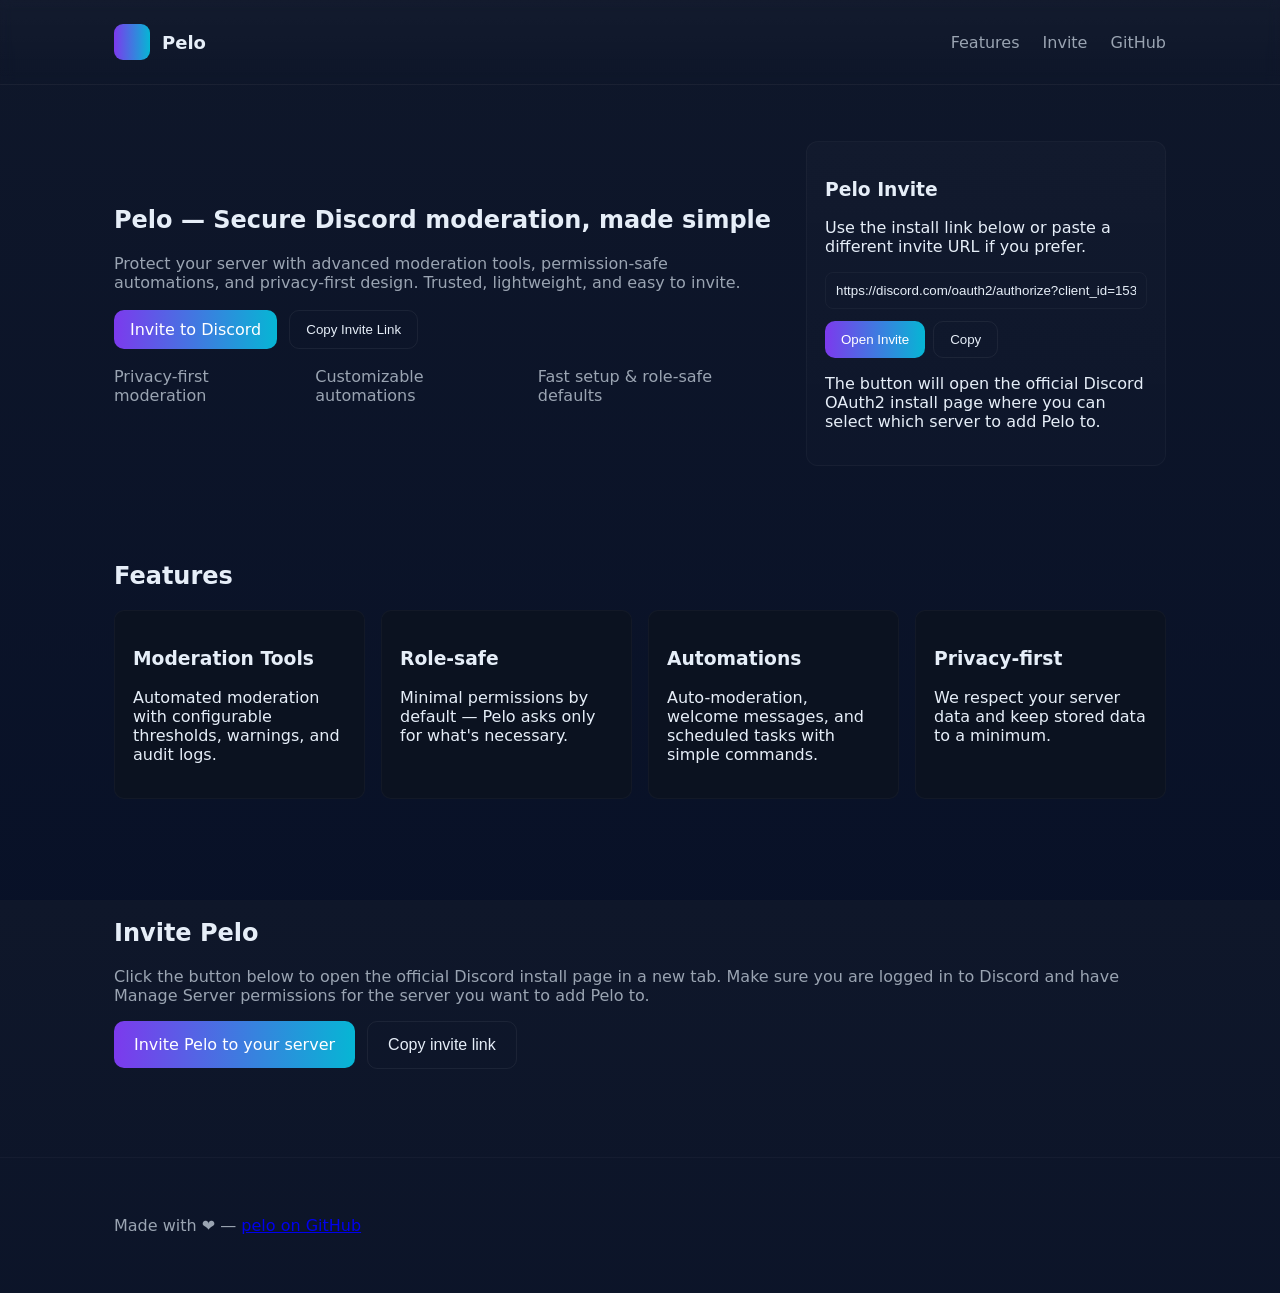
==== index.html @ 69bb2e71 "Inline CSS and JS into index.html so external folders are not required for Pages" ====
<!doctype html>
<html lang="en">
  <head>
    <meta charset="utf-8" />
    <meta name="viewport" content="width=device-width,initial-scale=1" />
    <title>Pelo — Secure Discord Bot</title>
    <meta name="description" content="Pelo — The best secure bot for Discord servers. Invite Pelo to your server and protect it today." />
    <style>
    /* Inlined styles from css/styles.css */
:root{
  --bg:#0f172a;
  --card:#0b1220;
  --muted:#9aa4b2;
  --accent-1:#7C3AED;
  --accent-2:#06B6D4;
  --glass: rgba(255,255,255,0.04);
}
*{box-sizing:border-box}
html,body{height:100%}
body{
  margin:0;
  font-family:Inter,ui-sans-serif,system-ui,-apple-system,"Segoe UI",Roboto,"Helvetica Neue",Arial;
  background: linear-gradient(180deg,var(--bg),#071027 120%);
  color:#e6eef8;
  -webkit-font-smoothing:antialiased;
  -moz-osx-font-smoothing:grayscale;
}
.container{max-width:1100px;margin:0 auto;padding:24px}
.site-header{backdrop-filter: blur(6px);position:sticky;top:0;background:linear-gradient(180deg, rgba(255,255,255,0.02), transparent);border-bottom:1px solid rgba(255,255,255,0.03);z-index:30}
.header-inner{display:flex;align-items:center;justify-content:space-between}
.brand{display:flex;align-items:center;gap:12px;text-decoration:none;color:inherit}
.brand-title{font-weight:700;font-size:18px}
.nav a{color:var(--muted);text-decoration:none;margin-left:18px}
.hero{display:flex;gap:28px;padding:56px 24px;align-items:center}
.hero-left{flex:1}
.hero-right{width:360px}
.lead{color:var(--muted);margin-top:8px}
.btn{display:inline-flex;align-items:center;gap:10px;padding:10px 16px;border-radius:10px;border:1px solid transparent;background:transparent;color:inherit;cursor:pointer;text-decoration:none}
.btn.primary{background:linear-gradient(90deg,var(--accent-1),var(--accent-2));border:none;color:white}
.btn.outline{border:1px solid rgba(255,255,255,0.06);background:transparent}
.btn.large{padding:14px 20px;font-size:16px}
.cta-row{margin-top:18px;display:flex;gap:12px}
.highlights{display:flex;gap:12px;margin-top:18px;padding:0;list-style:none;color:var(--muted)}
.card{background:linear-gradient(180deg, rgba(255,255,255,0.02), rgba(255,255,255,0.01));padding:18px;border-radius:12px;border:1px solid rgba(255,255,255,0.03)}
.field input{width:100%;padding:10px;border-radius:8px;border:1px solid rgba(255,255,255,0.04);background:transparent;color:inherit}
.card-actions{display:flex;gap:8px;margin-top:12px}
.features{padding:40px 24px}
.features h2{margin-top:0}
.grid{display:grid;grid-template-columns:repeat(auto-fit,minmax(220px,1fr));gap:16px;margin-top:16px}
.feature{background:var(--card);padding:18px;border-radius:10px;border:1px solid rgba(255,255,255,0.03)}
.invite-section{padding:60px 24px}
.invite-actions{display:flex;gap:12px;align-items:center}
.toast{position:fixed;right:24px;bottom:24px;background:var(--card);padding:12px 16px;border-radius:10px;border:1px solid rgba(255,255,255,0.03);opacity:0;transform:translateY(8px);transition:all 220ms ease}
.toast.show{opacity:1;transform:translateY(0)}
.site-footer{border-top:1px solid rgba(255,255,255,0.03);padding:18px 24px;margin-top:28px;color:var(--muted)}
@media(max-width:880px){
  .hero{flex-direction:column}
  .hero-right{width:100%}
}
    </style>
  </head>
  <body>
    <header class="site-header">
      <div class="container header-inner">
        <a class="brand" href="#"> 
          <svg class="logo" width="36" height="36" viewBox="0 0 24 24" fill="none" xmlns="http://www.w3.org/2000/svg" aria-hidden>
            <rect width="24" height="24" rx="6" fill="url(#g)"/>
            <defs>
              <linearGradient id="g" x1="0" x2="1">
                <stop offset="0" stop-color="#7C3AED" />
                <stop offset="1" stop-color="#06B6D4" />
              </linearGradient>
            </defs>
          </svg>
          <span class="brand-title">Pelo</span>
        </a>
        <nav class="nav">
          <a href="#features">Features</a>
          <a href="#invite">Invite</a>
          <a href="https://github.com/muradmuhammadeg-droid/pelo" target="_blank" rel="noopener">GitHub</a>
        </nav>
      </div>
    </header>

    <main>
      <section class="hero container">
        <div class="hero-left">
          <h1>Pelo — Secure Discord moderation, made simple</h1>
          <p class="lead">Protect your server with advanced moderation tools, permission-safe automations, and privacy-first design. Trusted, lightweight, and easy to invite.</p>

          <div class="cta-row">
            <a id="invite-btn" class="btn primary" href="#invite">Invite to Discord</a>
            <button id="copy-btn" class="btn outline">Copy Invite Link</button>
          </div>

          <ul class="highlights">
            <li>Privacy-first moderation</li>
            <li>Customizable automations</li>
            <li>Fast setup & role-safe defaults</li>
          </ul>
        </div>
        <div class="hero-right" aria-hidden>
          <div class="card">
            <h3>Pelo Invite</h3>
            <p>Use the install link below or paste a different invite URL if you prefer.</p>
            <label class="field">
              <input id="invite-input" type="text" placeholder="https://discord.com/oauth2/authorize?client_id=..." value="https://discord.com/oauth2/authorize?client_id=1538172604832153710" aria-label="Discord invite link" />
            </label>
            <div class="card-actions">
              <button id="open-invite" class="btn primary">Open Invite</button>
              <button id="copy-invite" class="btn outline">Copy</button>
            </div>
            <p class="muted small">The button will open the official Discord OAuth2 install page where you can select which server to add Pelo to.</p>
          </div>
        </div>
      </section>

      <section id="features" class="container features">
        <h2>Features</h2>
        <div class="grid">
          <article class="feature">
            <h3>Moderation Tools</h3>
            <p>Automated moderation with configurable thresholds, warnings, and audit logs.</p>
          </article>
          <article class="feature">
            <h3>Role-safe</h3>
            <p>Minimal permissions by default — Pelo asks only for what's necessary.</p>
          </article>
          <article class="feature">
            <h3>Automations</h3>
            <p>Auto-moderation, welcome messages, and scheduled tasks with simple commands.</p>
          </article>
          <article class="feature">
            <h3>Privacy-first</h3>
            <p>We respect your server data and keep stored data to a minimum.</p>
          </article>
        </div>
      </section>

      <section id="invite" class="container invite-section">
        <h2>Invite Pelo</h2>
        <p class="lead">Click the button below to open the official Discord install page in a new tab. Make sure you are logged in to Discord and have Manage Server permissions for the server you want to add Pelo to.</p>

        <div class="invite-actions">
          <a id="invite-link" class="btn primary large" href="https://discord.com/oauth2/authorize?client_id=1538172604832153710" target="_blank" rel="noopener">Invite Pelo to your server</a>
          <button id="copy-invite-2" class="btn outline large">Copy invite link</button>
        </div>
        <div id="toast" class="toast" role="status" aria-live="polite"></div>
      </section>
    </main>

    <footer class="site-footer">
      <div class="container">
        <p>Made with ❤️ — <a href="https://github.com/muradmuhammadeg-droid/pelo" target="_blank" rel="noopener">pelo on GitHub</a></p>
      </div>
    </footer>

    <script>
    // Inlined JS from js/main.js
(function(){
  const inviteBtn = document.getElementById('invite-btn');
  const copyBtn = document.getElementById('copy-btn');
  const inviteInput = document.getElementById('invite-input');
  const openInvite = document.getElementById('open-invite');
  const copyInvite = document.getElementById('copy-invite');
  const inviteLink = document.getElementById('invite-link');
  const copyInvite2 = document.getElementById('copy-invite-2');
  const toast = document.getElementById('toast');

  function showToast(msg){
    toast.textContent = msg;
    toast.classList.add('show');
    clearTimeout(toast._t);
    toast._t = setTimeout(()=> toast.classList.remove('show'), 2500);
  }

  function normalizeInvite(value){
    if(!value) return 'https://discord.com/oauth2/authorize?client_id=1538172604832153710';
    value = value.trim();
    if(value.startsWith('http')) return value;
    if(value.startsWith('discord.gg/') || value.startsWith('invite/')) return 'https://' + value.replace(/^\/+/, '');
    return 'https://discord.com/invite/' + value.replace(/.*\/(.*)$/,'$1');
  }

  // Open hero invite (scroll to invite section)
  inviteBtn && inviteBtn.addEventListener('click', function(e){
    e.preventDefault();
    document.getElementById('invite').scrollIntoView({behavior:'smooth'});
  });

  // Copy default invite
  copyBtn && copyBtn.addEventListener('click', function(){
    const url = normalizeInvite(inviteInput.value);
    navigator.clipboard.writeText(url).then(()=> showToast('Invite link copied'))
    .catch(()=> showToast('Failed to copy — try selecting the link'));
  });

  // Open invite from card
  openInvite && openInvite.addEventListener('click', function(){
    const url = normalizeInvite(inviteInput.value);
    window.open(url, '_blank', 'noopener');
  });

  copyInvite && copyInvite.addEventListener('click', function(){
    const url = normalizeInvite(inviteInput.value);
    navigator.clipboard.writeText(url).then(()=> showToast('Invite link copied'))
    .catch(()=> showToast('Failed to copy'));
  });

  // Invite section copy/open
  copyInvite2 && copyInvite2.addEventListener('click', function(){
    const url = normalizeInvite(inviteLink.href);
    navigator.clipboard.writeText(url).then(()=> showToast('Invite link copied'))
    .catch(()=> showToast('Failed to copy'));
  });

})();
    </script>
  </body>
</html>
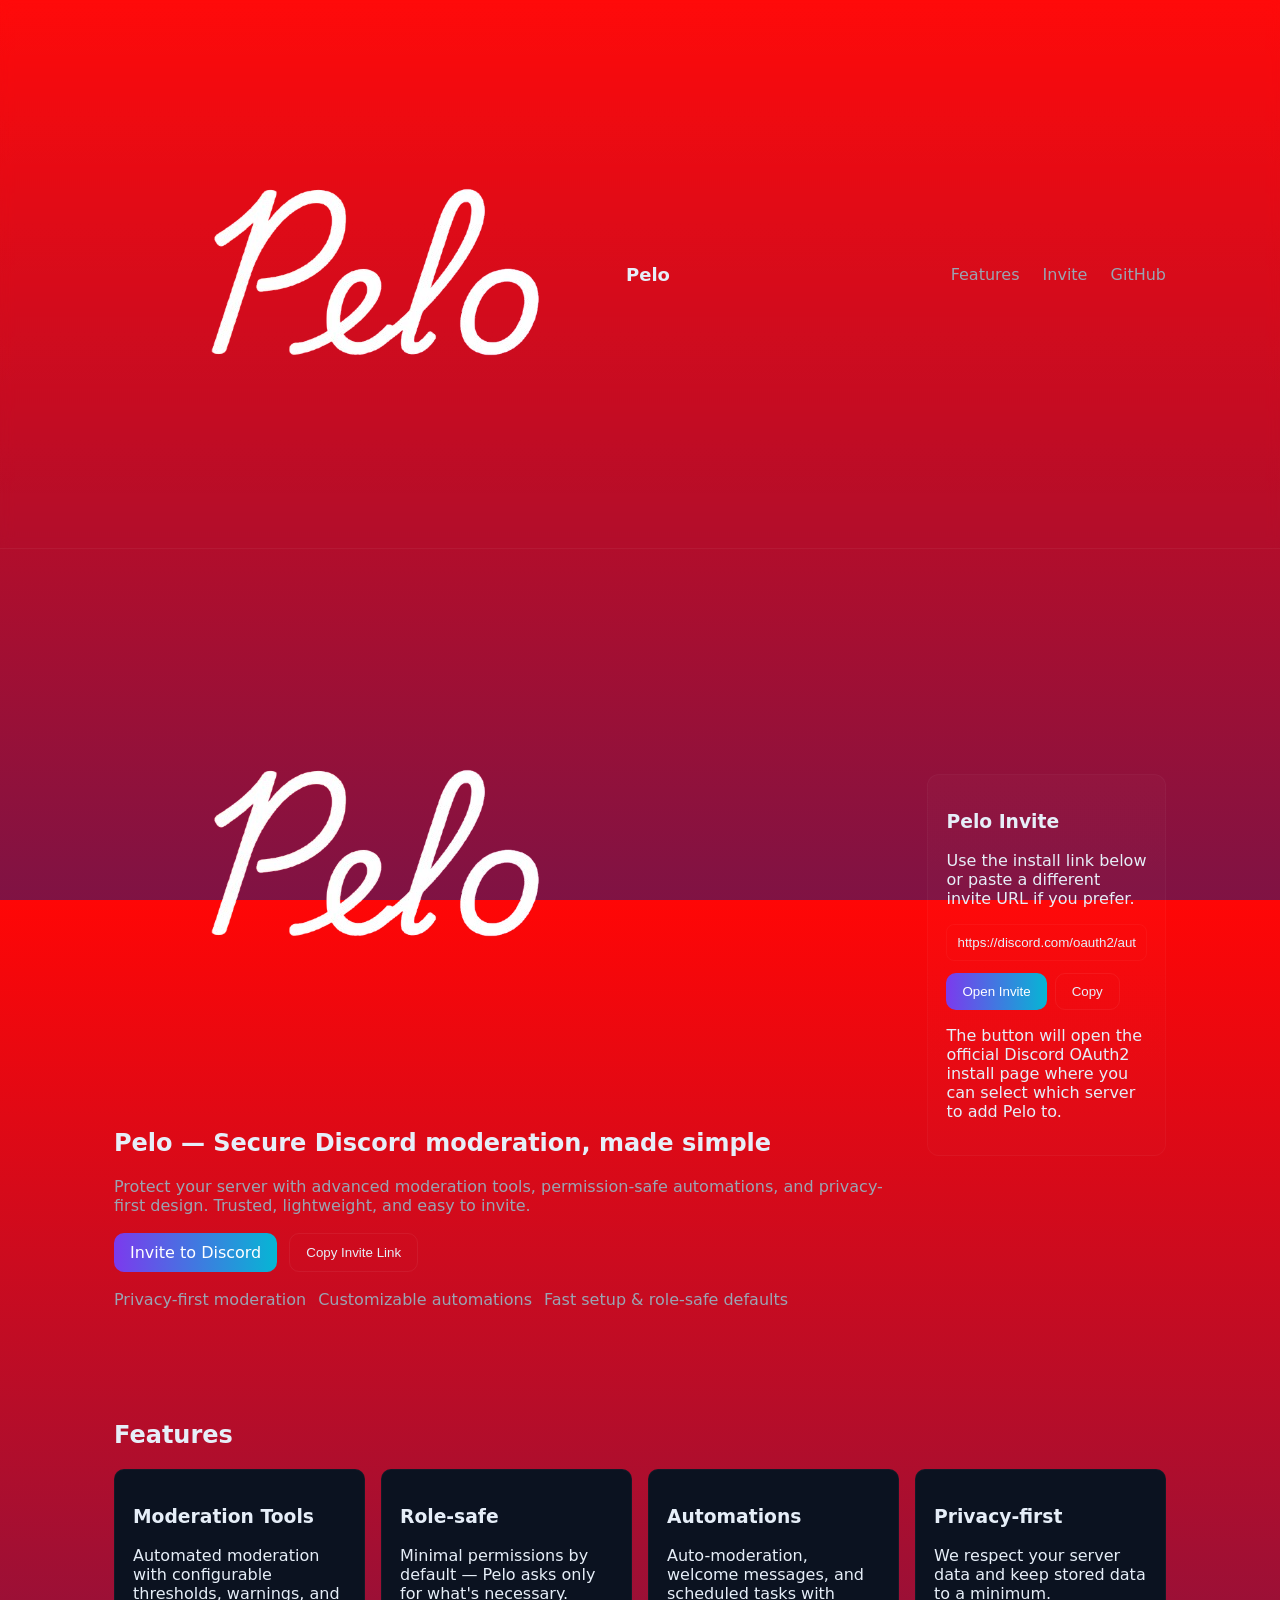
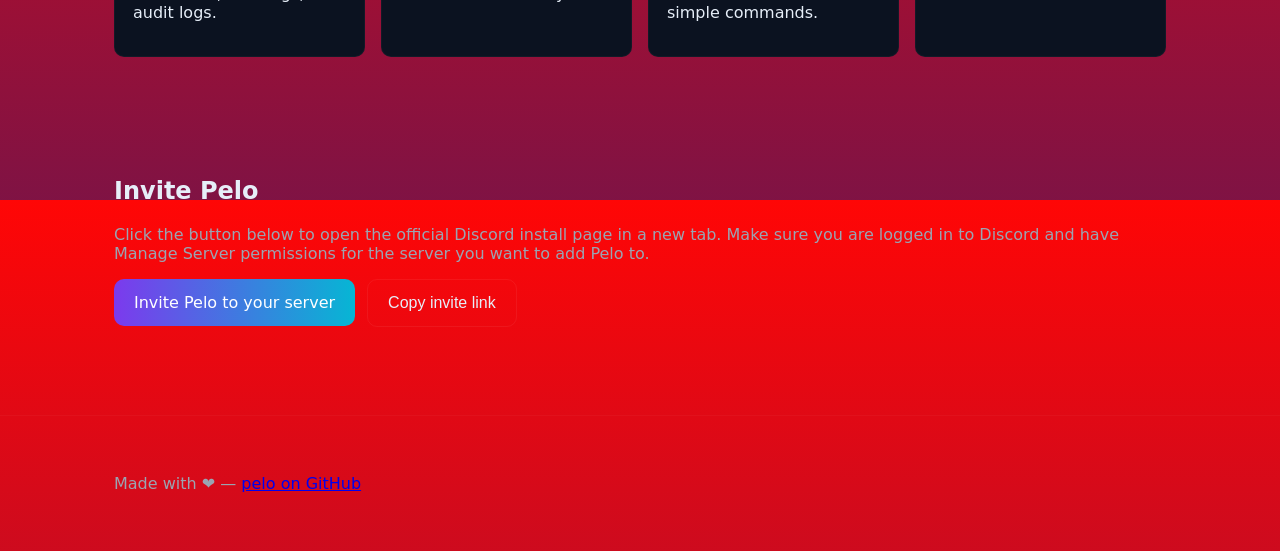
==== commit 5dc481f8: "Replace SVG logo with images/pelo1.png and center layout with large main logo" ====
--- a/index.html
+++ b/index.html
@@ -5,73 +5,13 @@
     <meta name="viewport" content="width=device-width,initial-scale=1" />
     <title>Pelo — Secure Discord Bot</title>
     <meta name="description" content="Pelo — The best secure bot for Discord servers. Invite Pelo to your server and protect it today." />
-    <style>
-    /* Inlined styles from css/styles.css */
-:root{
-  --bg:#0f172a;
-  --card:#0b1220;
-  --muted:#9aa4b2;
-  --accent-1:#7C3AED;
-  --accent-2:#06B6D4;
-  --glass: rgba(255,255,255,0.04);
-}
-*{box-sizing:border-box}
-html,body{height:100%}
-body{
-  margin:0;
-  font-family:Inter,ui-sans-serif,system-ui,-apple-system,"Segoe UI",Roboto,"Helvetica Neue",Arial;
-  background: linear-gradient(180deg,var(--bg),#071027 120%);
-  color:#e6eef8;
-  -webkit-font-smoothing:antialiased;
-  -moz-osx-font-smoothing:grayscale;
-}
-.container{max-width:1100px;margin:0 auto;padding:24px}
-.site-header{backdrop-filter: blur(6px);position:sticky;top:0;background:linear-gradient(180deg, rgba(255,255,255,0.02), transparent);border-bottom:1px solid rgba(255,255,255,0.03);z-index:30}
-.header-inner{display:flex;align-items:center;justify-content:space-between}
-.brand{display:flex;align-items:center;gap:12px;text-decoration:none;color:inherit}
-.brand-title{font-weight:700;font-size:18px}
-.nav a{color:var(--muted);text-decoration:none;margin-left:18px}
-.hero{display:flex;gap:28px;padding:56px 24px;align-items:center}
-.hero-left{flex:1}
-.hero-right{width:360px}
-.lead{color:var(--muted);margin-top:8px}
-.btn{display:inline-flex;align-items:center;gap:10px;padding:10px 16px;border-radius:10px;border:1px solid transparent;background:transparent;color:inherit;cursor:pointer;text-decoration:none}
-.btn.primary{background:linear-gradient(90deg,var(--accent-1),var(--accent-2));border:none;color:white}
-.btn.outline{border:1px solid rgba(255,255,255,0.06);background:transparent}
-.btn.large{padding:14px 20px;font-size:16px}
-.cta-row{margin-top:18px;display:flex;gap:12px}
-.highlights{display:flex;gap:12px;margin-top:18px;padding:0;list-style:none;color:var(--muted)}
-.card{background:linear-gradient(180deg, rgba(255,255,255,0.02), rgba(255,255,255,0.01));padding:18px;border-radius:12px;border:1px solid rgba(255,255,255,0.03)}
-.field input{width:100%;padding:10px;border-radius:8px;border:1px solid rgba(255,255,255,0.04);background:transparent;color:inherit}
-.card-actions{display:flex;gap:8px;margin-top:12px}
-.features{padding:40px 24px}
-.features h2{margin-top:0}
-.grid{display:grid;grid-template-columns:repeat(auto-fit,minmax(220px,1fr));gap:16px;margin-top:16px}
-.feature{background:var(--card);padding:18px;border-radius:10px;border:1px solid rgba(255,255,255,0.03)}
-.invite-section{padding:60px 24px}
-.invite-actions{display:flex;gap:12px;align-items:center}
-.toast{position:fixed;right:24px;bottom:24px;background:var(--card);padding:12px 16px;border-radius:10px;border:1px solid rgba(255,255,255,0.03);opacity:0;transform:translateY(8px);transition:all 220ms ease}
-.toast.show{opacity:1;transform:translateY(0)}
-.site-footer{border-top:1px solid rgba(255,255,255,0.03);padding:18px 24px;margin-top:28px;color:var(--muted)}
-@media(max-width:880px){
-  .hero{flex-direction:column}
-  .hero-right{width:100%}
-}
-    </style>
+    <link rel="stylesheet" href="css/styles.css" />
   </head>
   <body>
     <header class="site-header">
       <div class="container header-inner">
         <a class="brand" href="#"> 
-          <svg class="logo" width="36" height="36" viewBox="0 0 24 24" fill="none" xmlns="http://www.w3.org/2000/svg" aria-hidden>
-            <rect width="24" height="24" rx="6" fill="url(#g)"/>
-            <defs>
-              <linearGradient id="g" x1="0" x2="1">
-                <stop offset="0" stop-color="#7C3AED" />
-                <stop offset="1" stop-color="#06B6D4" />
-              </linearGradient>
-            </defs>
-          </svg>
+          <img src="images/pelo1.png" alt="Pelo Logo" class="header-logo" />
           <span class="brand-title">Pelo</span>
         </a>
         <nav class="nav">
@@ -84,7 +24,8 @@
 
     <main>
       <section class="hero container">
-        <div class="hero-left">
+        <div class="hero-center">
+          <img src="images/pelo1.png" alt="Pelo Logo" class="main-logo" />
           <h1>Pelo — Secure Discord moderation, made simple</h1>
           <p class="lead">Protect your server with advanced moderation tools, permission-safe automations, and privacy-first design. Trusted, lightweight, and easy to invite.</p>
 
@@ -104,7 +45,7 @@
             <h3>Pelo Invite</h3>
             <p>Use the install link below or paste a different invite URL if you prefer.</p>
             <label class="field">
-              <input id="invite-input" type="text" placeholder="https://discord.com/oauth2/authorize?client_id=..." value="https://discord.com/oauth2/authorize?client_id=1538172604832153710" aria-label="Discord invite link" />
+              <input id="invite-input" type="text" placeholder="https://discord.com/oauth2/authorize?client_id=..." value="https://discord.com/oauth2/authorize?client_id=1538172604832153710" aria-label="Invite Link" />
             </label>
             <div class="card-actions">
               <button id="open-invite" class="btn primary">Open Invite</button>
@@ -155,66 +96,6 @@
       </div>
     </footer>
 
-    <script>
-    // Inlined JS from js/main.js
-(function(){
-  const inviteBtn = document.getElementById('invite-btn');
-  const copyBtn = document.getElementById('copy-btn');
-  const inviteInput = document.getElementById('invite-input');
-  const openInvite = document.getElementById('open-invite');
-  const copyInvite = document.getElementById('copy-invite');
-  const inviteLink = document.getElementById('invite-link');
-  const copyInvite2 = document.getElementById('copy-invite-2');
-  const toast = document.getElementById('toast');
-
-  function showToast(msg){
-    toast.textContent = msg;
-    toast.classList.add('show');
-    clearTimeout(toast._t);
-    toast._t = setTimeout(()=> toast.classList.remove('show'), 2500);
-  }
-
-  function normalizeInvite(value){
-    if(!value) return 'https://discord.com/oauth2/authorize?client_id=1538172604832153710';
-    value = value.trim();
-    if(value.startsWith('http')) return value;
-    if(value.startsWith('discord.gg/') || value.startsWith('invite/')) return 'https://' + value.replace(/^\/+/, '');
-    return 'https://discord.com/invite/' + value.replace(/.*\/(.*)$/,'$1');
-  }
-
-  // Open hero invite (scroll to invite section)
-  inviteBtn && inviteBtn.addEventListener('click', function(e){
-    e.preventDefault();
-    document.getElementById('invite').scrollIntoView({behavior:'smooth'});
-  });
-
-  // Copy default invite
-  copyBtn && copyBtn.addEventListener('click', function(){
-    const url = normalizeInvite(inviteInput.value);
-    navigator.clipboard.writeText(url).then(()=> showToast('Invite link copied'))
-    .catch(()=> showToast('Failed to copy — try selecting the link'));
-  });
-
-  // Open invite from card
-  openInvite && openInvite.addEventListener('click', function(){
-    const url = normalizeInvite(inviteInput.value);
-    window.open(url, '_blank', 'noopener');
-  });
-
-  copyInvite && copyInvite.addEventListener('click', function(){
-    const url = normalizeInvite(inviteInput.value);
-    navigator.clipboard.writeText(url).then(()=> showToast('Invite link copied'))
-    .catch(()=> showToast('Failed to copy'));
-  });
-
-  // Invite section copy/open
-  copyInvite2 && copyInvite2.addEventListener('click', function(){
-    const url = normalizeInvite(inviteLink.href);
-    navigator.clipboard.writeText(url).then(()=> showToast('Invite link copied'))
-    .catch(()=> showToast('Failed to copy'));
-  });
-
-})();
-    </script>
+    <script src="js/main.js"></script>
   </body>
 </html>
--- a/css/styles.css
+++ b/css/styles.css
@@ -0,0 +1,51 @@
+/* Pelo — styles.css */
+:root{
+  --bg:#0f172a;
+  --card:#0b1220;
+  --muted:#9aa4b2;
+  --accent-1:#7C3AED;
+  --accent-2:#06B6D4;
+  --glass: rgba(255,255,255,0.04);
+}
+*{box-sizing:border-box}
+html,body{height:100%}
+body{
+  margin:0;
+  font-family:Inter,ui-sans-serif,system-ui,-apple-system,"Segoe UI",Roboto,"Helvetica Neue",Arial;
+  background: linear-gradient(180deg,#ff0606,#661550 120%);
+  color:#e6eef8;
+  -webkit-font-smoothing:antialiased;
+  -moz-osx-font-smoothing:grayscale;
+}
+.container{max-width:1100px;margin:0 auto;padding:24px}
+.site-header{backdrop-filter: blur(6px);position:sticky;top:0;background:linear-gradient(180deg, rgba(255,255,255,0.02), transparent);border-bottom:1px solid rgba(255,255,255,0.03);z-index:30}
+.header-inner{display:flex;align-items:center;justify-content:space-between}
+.brand{display:flex;align-items:center;gap:12px;text-decoration:none;color:inherit}
+.brand-title{font-weight:700;font-size:18px}
+.nav a{color:var(--muted);text-decoration:none;margin-left:18px}
+.hero{display:flex;gap:28px;padding:56px 24px;align-items:center}
+.hero-left{flex:1}
+.hero-right{width:360px}
+.lead{color:var(--muted);margin-top:8px}
+.btn{display:inline-flex;align-items:center;gap:10px;padding:10px 16px;border-radius:10px;border:1px solid transparent;background:transparent;color:inherit;cursor:pointer;text-decoration:none}
+.btn.primary{background:linear-gradient(90deg,var(--accent-1),var(--accent-2));border:none;color:white}
+.btn.outline{border:1px solid rgba(255,255,255,0.06);background:transparent}
+.btn.large{padding:14px 20px;font-size:16px}
+.cta-row{margin-top:18px;display:flex;gap:12px}
+.highlights{display:flex;gap:12px;margin-top:18px;padding:0;list-style:none;color:var(--muted)}
+.card{background:linear-gradient(180deg, rgba(255,255,255,0.02), rgba(255,255,255,0.01));padding:18px;border-radius:12px;border:1px solid rgba(255,255,255,0.03)}
+.field input{width:100%;padding:10px;border-radius:8px;border:1px solid rgba(255,255,255,0.04);background:transparent;color:inherit}
+.card-actions{display:flex;gap:8px;margin-top:12px}
+.features{padding:40px 24px}
+.features h2{margin-top:0}
+.grid{display:grid;grid-template-columns:repeat(auto-fit,minmax(220px,1fr));gap:16px;margin-top:16px}
+.feature{background:var(--card);padding:18px;border-radius:10px;border:1px solid rgba(255,255,255,0.03)}
+.invite-section{padding:60px 24px}
+.invite-actions{display:flex;gap:12px;align-items:center}
+.toast{position:fixed;right:24px;bottom:24px;background:var(--card);padding:12px 16px;border-radius:10px;border:1px solid rgba(255,255,255,0.03);opacity:0;transform:translateY(8px);transition:all 0.3s ease}
+.toast.show{opacity:1;transform:translateY(0)}
+.site-footer{border-top:1px solid rgba(255,255,255,0.03);padding:18px 24px;margin-top:28px;color:var(--muted)}
+@media(max-width:880px){
+  .hero{flex-direction:column}
+  .hero-right{width:100%}
+}
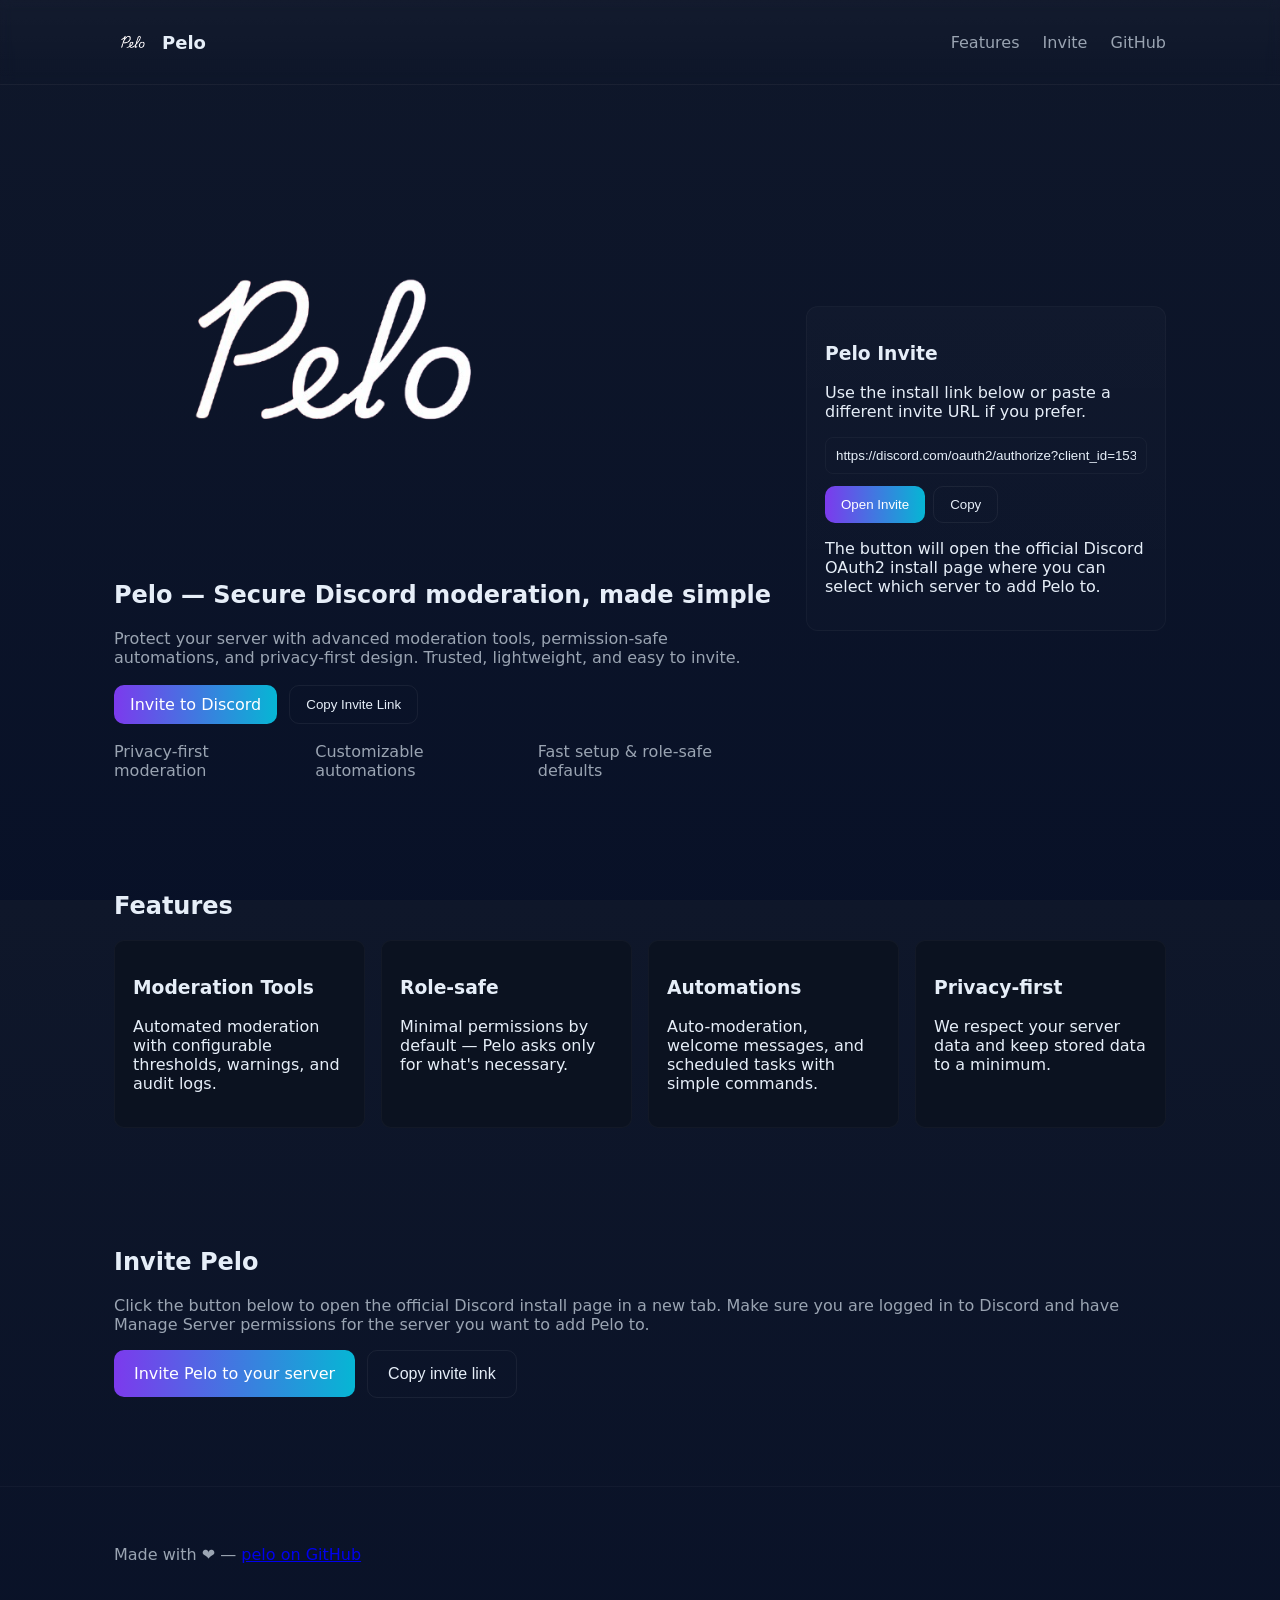
==== commit b8892617: "Fix theme & layout: restore dark gradient, correct hero class, add logo sizing rules" ====
--- a/index.html
+++ b/index.html
@@ -24,7 +24,7 @@
 
     <main>
       <section class="hero container">
-        <div class="hero-center">
+        <div class="hero-left">
           <img src="images/pelo1.png" alt="Pelo Logo" class="main-logo" />
           <h1>Pelo — Secure Discord moderation, made simple</h1>
           <p class="lead">Protect your server with advanced moderation tools, permission-safe automations, and privacy-first design. Trusted, lightweight, and easy to invite.</p>
@@ -45,7 +45,7 @@
             <h3>Pelo Invite</h3>
             <p>Use the install link below or paste a different invite URL if you prefer.</p>
             <label class="field">
-              <input id="invite-input" type="text" placeholder="https://discord.com/oauth2/authorize?client_id=..." value="https://discord.com/oauth2/authorize?client_id=1538172604832153710" aria-label="Invite Link" />
+              <input id="invite-input" type="text" placeholder="https://discord.com/oauth2/authorize?client_id=..." value="https://discord.com/oauth2/authorize?client_id=1538172604832153710" aria-label="Discord invite link" />
             </label>
             <div class="card-actions">
               <button id="open-invite" class="btn primary">Open Invite</button>
--- a/css/styles.css
+++ b/css/styles.css
@@ -12,7 +12,7 @@
 body{
   margin:0;
   font-family:Inter,ui-sans-serif,system-ui,-apple-system,"Segoe UI",Roboto,"Helvetica Neue",Arial;
-  background: linear-gradient(180deg,#ff0606,#661550 120%);
+  background: linear-gradient(180deg,var(--bg),#071027 120%);
   color:#e6eef8;
   -webkit-font-smoothing:antialiased;
   -moz-osx-font-smoothing:grayscale;
@@ -42,10 +42,13 @@
 .feature{background:var(--card);padding:18px;border-radius:10px;border:1px solid rgba(255,255,255,0.03)}
 .invite-section{padding:60px 24px}
 .invite-actions{display:flex;gap:12px;align-items:center}
-.toast{position:fixed;right:24px;bottom:24px;background:var(--card);padding:12px 16px;border-radius:10px;border:1px solid rgba(255,255,255,0.03);opacity:0;transform:translateY(8px);transition:all 0.3s ease}
+.toast{position:fixed;right:24px;bottom:24px;background:var(--card);padding:12px 16px;border-radius:10px;border:1px solid rgba(255,255,255,0.03);opacity:0;transform:translateY(8px);transition:all 220ms ease}
 .toast.show{opacity:1;transform:translateY(0)}
 .site-footer{border-top:1px solid rgba(255,255,255,0.03);padding:18px 24px;margin-top:28px;color:var(--muted)}
+.header-logo{width:36px;height:auto}
+.main-logo{width:420px;max-width:80%;display:block;margin:0 0 18px}
 @media(max-width:880px){
   .hero{flex-direction:column}
   .hero-right{width:100%}
+  .main-logo{width:240px}
 }
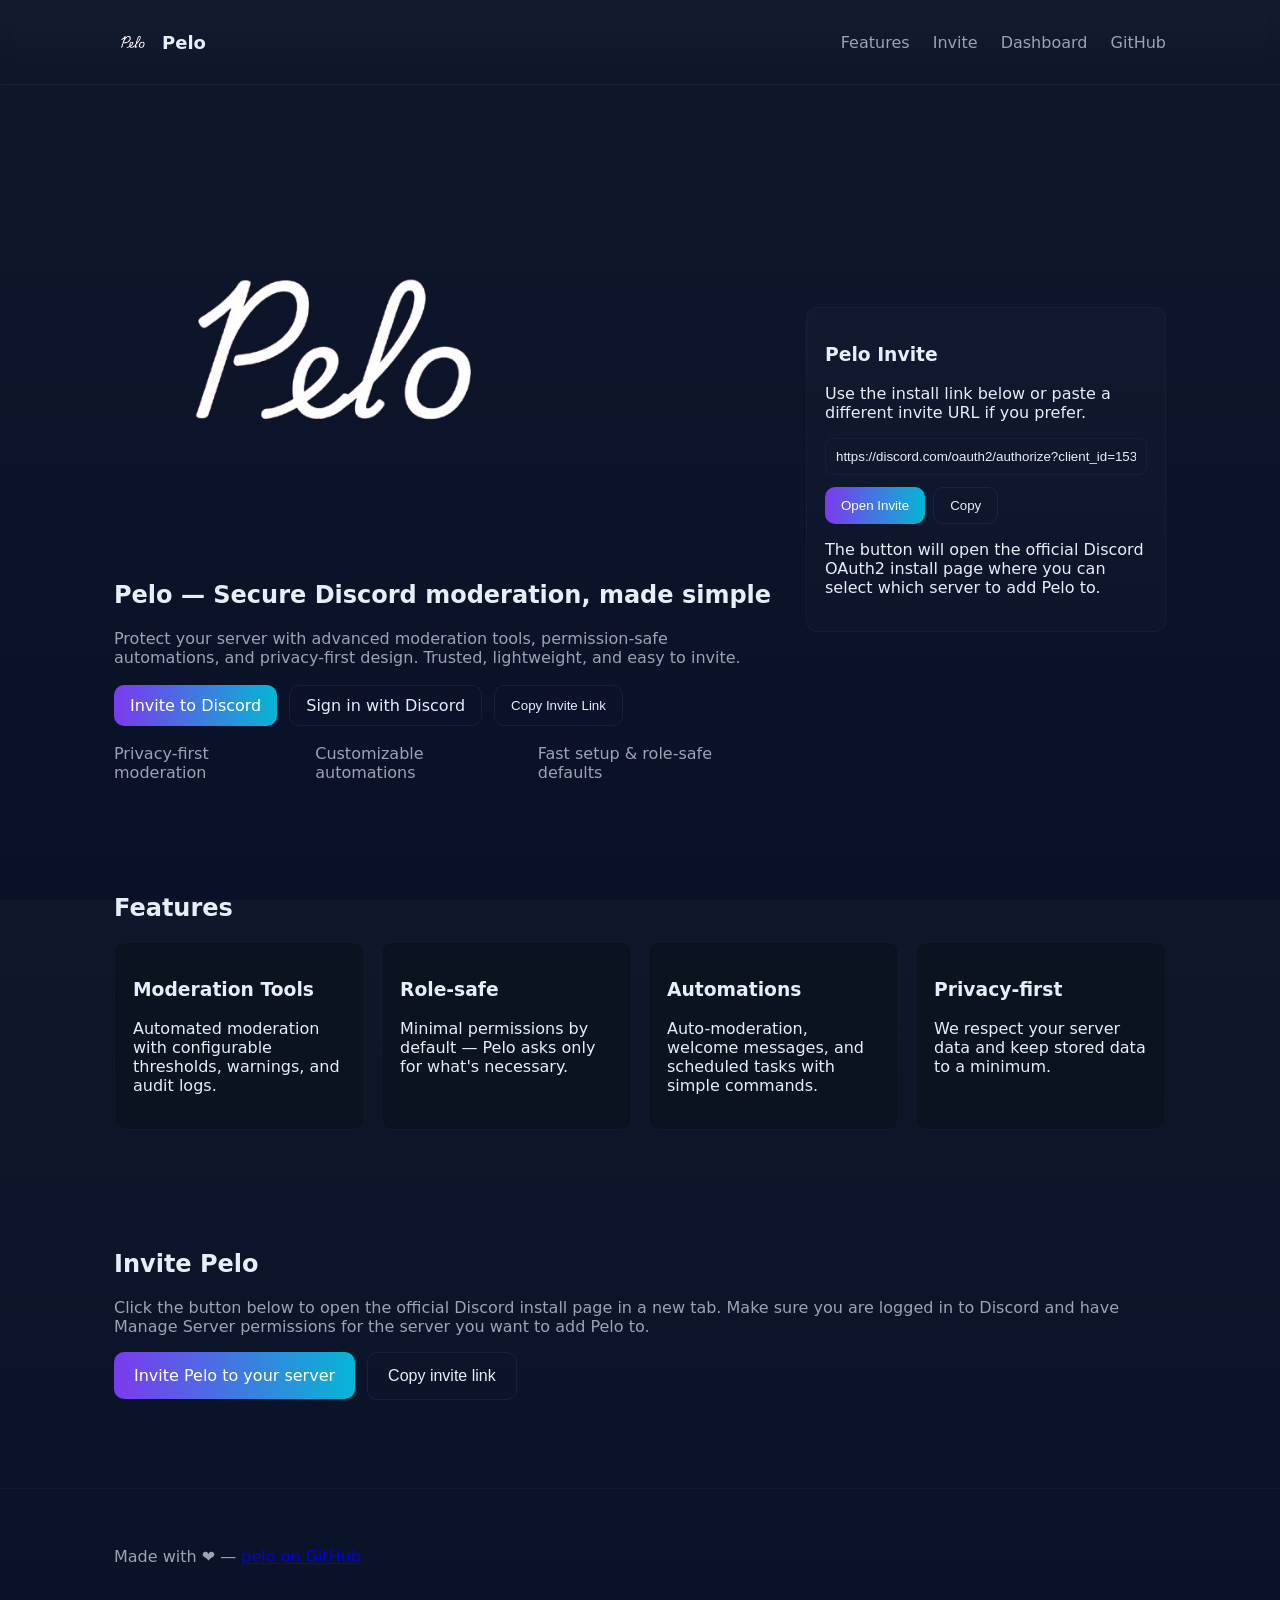
==== commit 96c427fb: "Add Discord login + dashboard (dashboard.html, js/dashboard.js) and update index nav" ====
--- a/index.html
+++ b/index.html
@@ -17,6 +17,7 @@
         <nav class="nav">
           <a href="#features">Features</a>
           <a href="#invite">Invite</a>
+          <a href="dashboard.html">Dashboard</a>
           <a href="https://github.com/muradmuhammadeg-droid/pelo" target="_blank" rel="noopener">GitHub</a>
         </nav>
       </div>
@@ -31,6 +32,7 @@
 
           <div class="cta-row">
             <a id="invite-btn" class="btn primary" href="#invite">Invite to Discord</a>
+            <a class="btn outline" href="dashboard.html">Sign in with Discord</a>
             <button id="copy-btn" class="btn outline">Copy Invite Link</button>
           </div>
 
